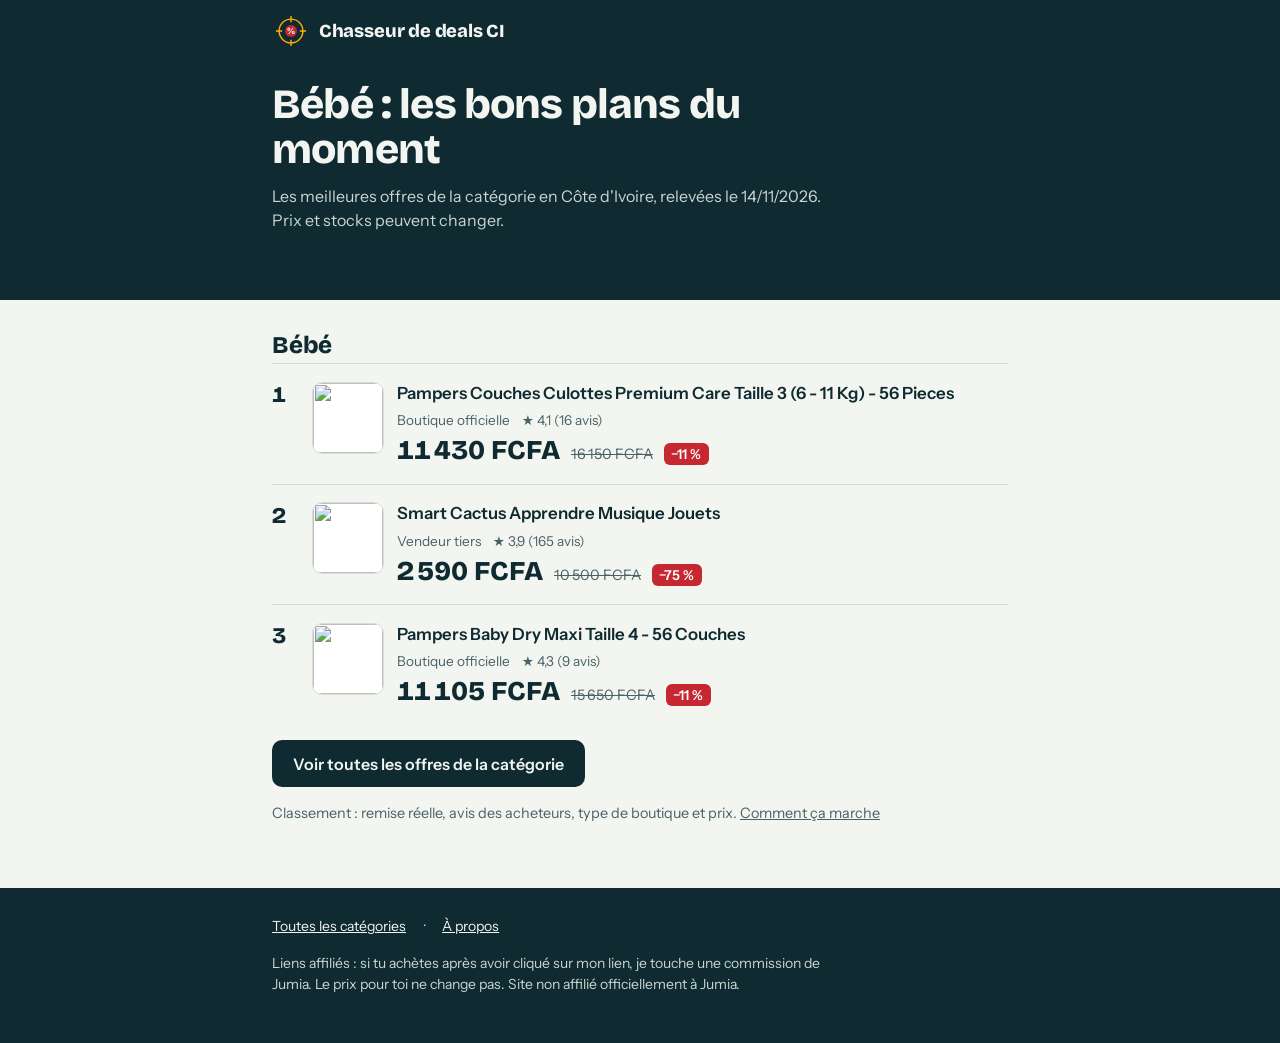
==== bebe/index.html @ a89703de "publication" ====
<!doctype html>
<!-- © 2026 Serge Kedja. Tous droits réservés. / All rights reserved. -->
<html lang="fr">
<head>
<meta charset="utf-8">
<meta name="viewport" content="width=device-width, initial-scale=1">
<title>Bébé : bons plans en Côte d&#x27;Ivoire | Chasseur de deals CI</title>
<meta name="description" content="Les meilleures offres du moment en bébé en Côte d&#x27;Ivoire, triées par remise, avis des acheteurs et type de boutique. Prix relevés le 14/11/2026.">
<link rel="canonical" href="https://chasseur-deals-ci.github.io/bebe/">
<meta property="og:title" content="Bébé : bons plans en Côte d'Ivoire">
<meta property="og:description" content="Les meilleures offres du moment en bébé en Côte d&#x27;Ivoire, triées par remise, avis des acheteurs et type de boutique. Prix relevés le 14/11/2026.">
<meta property="og:type" content="website">
<meta property="og:url" content="https://chasseur-deals-ci.github.io/bebe/">
<meta property="og:image" content="https://chasseur-deals-ci.github.io/og-image.png">
<meta name="twitter:card" content="summary_large_image">
<meta name="color-scheme" content="light">
<meta http-equiv="Content-Security-Policy" content="default-src 'self'; script-src 'self' 'unsafe-inline' https://static.cloudflareinsights.com; style-src 'self' 'unsafe-inline'; font-src 'self'; img-src 'self' data: https://*.jumia.is https://*.jumia.ci; connect-src 'self' https://cloudflareinsights.com; object-src 'none'; base-uri 'none'; form-action 'none'">
<meta name="theme-color" content="#0F2A30">
<link rel="icon" href="../icon-192.png" type="image/png">
<link rel="stylesheet" href="../style.css">
<script type="application/ld+json">{"@context": "https://schema.org", "@type": "CollectionPage", "name": "Bébé : bons plans en Côte d'Ivoire", "url": "https://chasseur-deals-ci.github.io/bebe/", "inLanguage": "fr", "dateModified": "2026-11-14T01:00:24Z", "isPartOf": {"@type": "WebSite", "name": "Chasseur de deals CI", "url": "https://chasseur-deals-ci.github.io/"}, "breadcrumb": {"@type": "BreadcrumbList", "itemListElement": [{"@type": "ListItem", "position": 1, "name": "Chasseur de deals CI", "item": "https://chasseur-deals-ci.github.io/"}, {"@type": "ListItem", "position": 2, "name": "Bébé", "item": "https://chasseur-deals-ci.github.io/bebe/"}]}}</script>
</head>
<body>
<header class="bar"><div class="wrap"><a class="logo" href="../" style="text-decoration:none"><img src="../logo/logo-A-transparent.svg" alt="" width="38" height="38">Chasseur de deals CI</a></div></header>
<section class="hero"><div class="wrap"><h1>Bébé : les bons plans du moment</h1>
<p class="lede">Les meilleures offres de la catégorie en Côte d'Ivoire, relevées le 14/11/2026. Prix et stocks peuvent changer.</p></div></section>
<main class="wrap">
<section class="cat" aria-labelledby="h-cat"><h2 id="h-cat">Bébé</h2>
<ol class="deals"><li class="deal top"><span class="rank">1</span><div class="thumb"><img src="https://ci.jumia.is/unsafe/fit-in/300x300/filters:fill(white)/product/38/052341/1.jpg?5724" alt="" width="72" height="72" loading="lazy"></div><div class="main"><a class="name" href="https://www.jumia.ci/pampers-couches-culottes-premium-care-taille-3-6-11-kg-56-pieces-14325083.html" target="_blank" rel="noopener sponsored nofollow">Pampers Couches Culottes Premium Care Taille 3 (6 - 11 Kg) - 56 Pieces</a><div class="tags"><span class="tag">Boutique officielle</span><span class="tag">★ 4,1 (16 avis)</span></div><div class="price"><span class="now">11 430 FCFA</span> <span class="was">16 150 FCFA</span> <span class="off">−11 %</span></div></div></li><li class="deal top"><span class="rank">2</span><div class="thumb"><img src="https://ci.jumia.is/unsafe/fit-in/300x300/filters:fill(white)/product/19/537992/1.jpg?3079" alt="" width="72" height="72" loading="lazy"></div><div class="main"><a class="name" href="https://www.jumia.ci/generic-smart-cactus-apprendre-musique-jouets-29973591.html" target="_blank" rel="noopener sponsored nofollow">Smart Cactus Apprendre Musique Jouets</a><div class="tags"><span class="tag">Vendeur tiers</span><span class="tag">★ 3,9 (165 avis)</span></div><div class="price"><span class="now">2 590 FCFA</span> <span class="was">10 500 FCFA</span> <span class="off">−75 %</span></div></div></li><li class="deal top"><span class="rank">3</span><div class="thumb"><img src="https://ci.jumia.is/unsafe/fit-in/300x300/filters:fill(white)/product/07/951382/1.jpg?1604" alt="" width="72" height="72" loading="lazy"></div><div class="main"><a class="name" href="https://www.jumia.ci/pampers-baby-dry-maxi-taille-4-56-couches-28315970.html" target="_blank" rel="noopener sponsored nofollow">Pampers Baby Dry Maxi Taille 4 - 56 Couches</a><div class="tags"><span class="tag">Boutique officielle</span><span class="tag">★ 4,3 (9 avis)</span></div><div class="price"><span class="now">11 105 FCFA</span> <span class="was">15 650 FCFA</span> <span class="off">−11 %</span></div></div></li></ol>
<p><a class="btn" href="../#bebe">Voir toutes les offres de la catégorie</a></p>
<p class="count">Classement : remise réelle, avis des acheteurs, type de boutique et prix. <a href="../infos.html">Comment ça marche</a></p>
</section></main>
<footer><div class="wrap"><nav aria-label="Informations"><a href="../">Toutes les catégories</a> · <a href="../infos.html">À propos</a></nav><p>Liens affiliés : si tu achètes après avoir cliqué sur mon lien, je touche une commission de Jumia. Le prix pour toi ne change pas. Site non affilié officiellement à Jumia.</p></div></footer>
</body>
</html>
---- style.css ----
/* © 2026 Serge Kedja. Tous droits réservés. */
/* Polices auto-hébergées : Bricolage Grotesque et Instrument Sans (SIL OFL 1.1), sous-ensemble latin. */
@font-face{font-family:"Bricolage Grotesque";font-style:normal;font-weight:600;font-display:swap;src:url(fonts/bricolage-grotesque-latin-600-normal.woff2) format("woff2")}
@font-face{font-family:"Bricolage Grotesque";font-style:normal;font-weight:800;font-display:swap;src:url(fonts/bricolage-grotesque-latin-800-normal.woff2) format("woff2")}
@font-face{font-family:"Instrument Sans";font-style:normal;font-weight:400;font-display:swap;src:url(fonts/instrument-sans-latin-400-normal.woff2) format("woff2")}
@font-face{font-family:"Instrument Sans";font-style:normal;font-weight:500;font-display:swap;src:url(fonts/instrument-sans-latin-500-normal.woff2) format("woff2")}
@font-face{font-family:"Instrument Sans";font-style:normal;font-weight:600;font-display:swap;src:url(fonts/instrument-sans-latin-600-normal.woff2) format("woff2")}
:root{
  --ink:#0F2A30; --paper:#F2F5F0; --white:#FFFFFF; --line:#D5DED8; --muted:#4B6168;
  --saffron:#FFB000; --saffron-tint:#FFF0C7; --coral:#C62832; --palm:#1B7254;
  --display:"Bricolage Grotesque","Arial Narrow",system-ui,sans-serif;
  --body:"Instrument Sans",system-ui,-apple-system,"Segoe UI",Roboto,sans-serif;
}
*{box-sizing:border-box}
html{scroll-padding-top:4.5rem}
@media (prefers-reduced-motion:no-preference){html{scroll-behavior:smooth}}
body{margin:0;background:var(--paper);color:var(--ink);font:400 1rem/1.5 var(--body);-webkit-text-size-adjust:100%}
a{color:inherit}
:focus-visible{outline:3px solid var(--ink);outline-offset:2px;border-radius:4px}
.wrap{width:min(100% - 2rem,46rem);margin-inline:auto}

/* barre */
.bar{background:var(--ink);color:var(--paper)}
.bar .wrap{display:flex;align-items:center;justify-content:space-between;padding-block:.75rem}
.logo{font:800 1.15rem/1 var(--display);letter-spacing:-.01em;display:inline-flex;align-items:center;gap:.55rem}
.logo img{display:block;width:38px;height:38px}
.lang{font:600 .85rem var(--body);background:transparent;color:var(--paper);border:1px solid rgba(242,245,240,.5);border-radius:999px;padding:.35rem .8rem;min-height:2.25rem;cursor:pointer}
.lang:hover{background:rgba(242,245,240,.12)}
.lang:focus-visible{outline-color:var(--saffron)}

/* accroche + compte à rebours */
.hero{background:var(--ink);color:var(--paper);padding:1.25rem 0 2.75rem}
h1{font:800 clamp(1.7rem,6.2vw,2.6rem)/1.08 var(--display);letter-spacing:-.02em;margin:0 0 .75rem;max-width:20ch}
.lede{margin:0 0 1.5rem;max-width:52ch;color:#C9D6D2}
.ticket{position:relative;background:var(--accent,var(--saffron));color:var(--ink);border-radius:14px;padding:1.1rem 1.25rem 1.25rem}
.ticket::before,.ticket::after{content:"";position:absolute;top:50%;width:22px;height:22px;margin-top:-11px;border-radius:50%;background:var(--ink)}
.ticket::before{left:-11px}.ticket::after{right:-11px}
.t-label{font-weight:600;font-size:.95rem;margin:0}
.t-digits{font:800 clamp(2.6rem,13vw,4.6rem)/1.05 var(--display);font-variant-numeric:tabular-nums;letter-spacing:-.02em;margin:.1rem 0 .6rem}
.t-digits.late{font-size:clamp(1.5rem,7vw,2.2rem)}
.meter{height:6px;border-radius:3px;background:rgba(15,42,48,.2);overflow:hidden}
.meter i{display:block;height:100%;width:0;background:var(--ink)}
.t-meta{margin:.6rem 0 0;font-size:.875rem}
.seed{margin:1rem 0 0;font-size:.875rem;color:#C9D6D2}

.btn{font:600 1rem var(--body);display:inline-flex;justify-content:center;align-items:center;min-height:2.9rem;padding:.5rem 1.2rem;border-radius:10px;border:2px solid var(--ink);background:var(--ink);color:var(--paper);text-decoration:none;cursor:pointer}
.btn:hover{background:var(--saffron);color:var(--ink)}
.btn.alt{background:transparent;color:var(--ink)}
.btn.alt:hover{background:var(--saffron)}

/* catégories */
.chips{position:sticky;top:0;z-index:5;background:var(--paper);border-bottom:1px solid var(--line)}
.chips ul{display:flex;gap:.5rem;list-style:none;margin:0;padding:.6rem 0;overflow-x:auto;scrollbar-width:thin}
.chips a{white-space:nowrap;display:inline-flex;align-items:center;min-height:2.5rem;padding:.2rem .9rem;border:1px solid var(--ink);border-radius:999px;text-decoration:none;font-weight:500;font-size:.925rem;background:var(--white)}
.chips a:hover{background:var(--saffron)}

section.cat{padding:2rem 0 .5rem}
section.cat h2{font:800 1.5rem/1.15 var(--display);letter-spacing:-.01em;margin:0 0 .25rem}
.count{margin:0 0 .5rem;color:var(--muted);font-size:.9rem}
ol.deals{list-style:none;margin:0;padding:0}

/* ligne d'offre */
.deal{display:grid;grid-template-columns:1.7rem 4.5rem minmax(0,1fr);gap:.2rem .8rem;padding:1.1rem 0;border-top:1px solid var(--line);align-items:start}
.rank{font:800 1.4rem/1 var(--display);color:var(--muted);font-variant-numeric:tabular-nums;padding-top:.15rem}
.deal.top .rank{color:var(--ink)}
.thumb{width:4.5rem;height:4.5rem;border-radius:10px;background:var(--white);border:1px solid var(--line);display:grid;place-items:center;overflow:hidden;color:var(--palm)}
.thumb img{width:100%;height:100%;object-fit:contain;display:block}
.thumb svg{width:2.1rem;height:2.1rem;fill:none;stroke:currentColor;stroke-width:1.6;stroke-linecap:round;stroke-linejoin:round}
.main{min-width:0;display:grid;gap:.35rem}
.name{font-weight:500;text-decoration:none;overflow-wrap:anywhere;line-height:1.35}
.name:hover{text-decoration:underline}
.deal.top .name{font-weight:600;font-size:1.05rem}
.tags{display:flex;flex-wrap:wrap;gap:.2rem .75rem;font-size:.85rem;color:var(--muted)}
.tag.official{color:var(--palm);font-weight:600}
.price{display:flex;flex-wrap:wrap;align-items:baseline;gap:.15rem .7rem}
.now{font:800 1.3rem/1.1 var(--display);font-variant-numeric:tabular-nums}
.deal.top .now{font-size:1.7rem}
.was{color:var(--muted);font-size:.9rem;text-decoration:line-through}
.off{background:var(--coral);color:#fff;font-weight:600;font-size:.85rem;border-radius:6px;padding:.05rem .45rem}
.note{flex-basis:100%;font-size:.8rem;color:var(--muted)}
.note.warn{color:var(--coral)}
.low{display:inline-block;background:#DDF0E6;color:#0F5238;font-weight:600;font-size:.8rem;border-radius:6px;padding:.1rem .5rem;justify-self:start}
.seen{display:flex;flex-wrap:wrap;align-items:center;gap:.2rem .7rem;font-size:.8rem;color:var(--muted)}
.spark{width:64px;height:20px;flex:none}
.spark polyline{fill:none;stroke:var(--palm);stroke-width:1.6;stroke-linejoin:round;stroke-linecap:round}
.spark circle{fill:var(--coral)}
.actions{display:flex;flex-wrap:wrap;gap:.5rem;margin-top:.25rem}
.actions .btn{padding:.4rem .75rem}
.go{min-height:2.6rem}
.share{min-height:2.6rem;font-size:.9rem;gap:.4rem}
.share svg{width:1.05rem;height:1.05rem;fill:currentColor}
@media (max-width:23rem){.deal{grid-template-columns:1.4rem 3.6rem minmax(0,1fr);gap:.2rem .6rem}.thumb{width:3.6rem;height:3.6rem}}
/* suite verrouillée */
.locked{border-top:1px solid var(--line);padding:1.1rem 0 1.4rem;display:grid;gap:.9rem}
.ghost{display:grid;grid-template-columns:2rem 1fr;gap:.8rem;align-items:center;opacity:.55}
.ghost b{font:800 1.5rem/1 var(--display);color:var(--muted)}
.ghost span{display:block;height:.9rem;border-radius:5px;background:var(--line);width:80%}
.ghost span+span{width:45%;margin-top:.5rem}
.empty{color:var(--muted);padding:1rem 0;border-top:1px solid var(--line)}

footer{background:var(--ink);color:#C9D6D2;margin-top:3rem;padding:1.75rem 0 2.25rem;font-size:.875rem}
footer p{margin:0 0 .75rem;max-width:62ch}
footer strong{color:var(--paper)}

/* mode, ère, partage, réseaux */
.era{margin:.9rem 0 0;font-size:.9rem;color:#C9D6D2}
.era strong{color:var(--paper)}
.hero-actions{display:flex;flex-wrap:wrap;gap:.6rem;margin-top:1rem}
.hero-actions .btn{background:transparent;color:var(--paper);border-color:rgba(242,245,240,.55);min-height:2.6rem;font-size:.9rem}
.hero-actions .btn:hover{background:var(--saffron);color:var(--ink);border-color:var(--saffron)}
footer nav{display:flex;flex-wrap:wrap;gap:.4rem 1.1rem;margin:0 0 1rem}
footer nav a{color:var(--paper)}
footer .small{font-size:.8rem;opacity:.85}

/* pages d'information */
.doc{padding:1.5rem 0 1rem}
.doc h1{max-width:none;font-size:clamp(1.6rem,6vw,2.2rem);margin:0 0 .5rem}
.doc h2{font:800 1.3rem/1.2 var(--display);margin:2rem 0 .5rem;scroll-margin-top:1rem}
.doc p,.doc li{max-width:62ch}
.doc .toc{display:flex;flex-wrap:wrap;gap:.4rem;margin:1rem 0 0;padding:0;list-style:none}
.doc .toc a{display:inline-flex;align-items:center;min-height:2.4rem;padding:.2rem .9rem;border:1px solid var(--ink);border-radius:999px;text-decoration:none;font-size:.9rem;background:var(--white)}
.doc .toc a:hover{background:var(--saffron)}
.doc dl{display:grid;grid-template-columns:1fr;gap:.1rem 1rem;margin:.5rem 0;overflow-wrap:anywhere}
.doc dd{margin-bottom:.5rem}
@media (min-width:40rem){.doc dl{grid-template-columns:max-content 1fr}.doc dd{margin-bottom:0}}
.doc dt{font-weight:600}.doc dd{margin:0}
.doc .updated{color:var(--muted);font-size:.85rem}
[data-l]{display:none}
html[lang=fr] [data-l=fr],html[lang=en] [data-l=en]{display:block}
html[lang=fr] span[data-l=fr],html[lang=en] span[data-l=en],html[lang=fr] li[data-l=fr],html[lang=en] li[data-l=en]{display:inline}
html[lang=fr] li[data-l=fr],html[lang=en] li[data-l=en]{display:list-item}

.stale{margin:1rem 0 0;padding:.8rem 1rem;border-radius:10px;background:#FFE1E3;color:#6B1017;font-weight:500;font-size:.95rem}
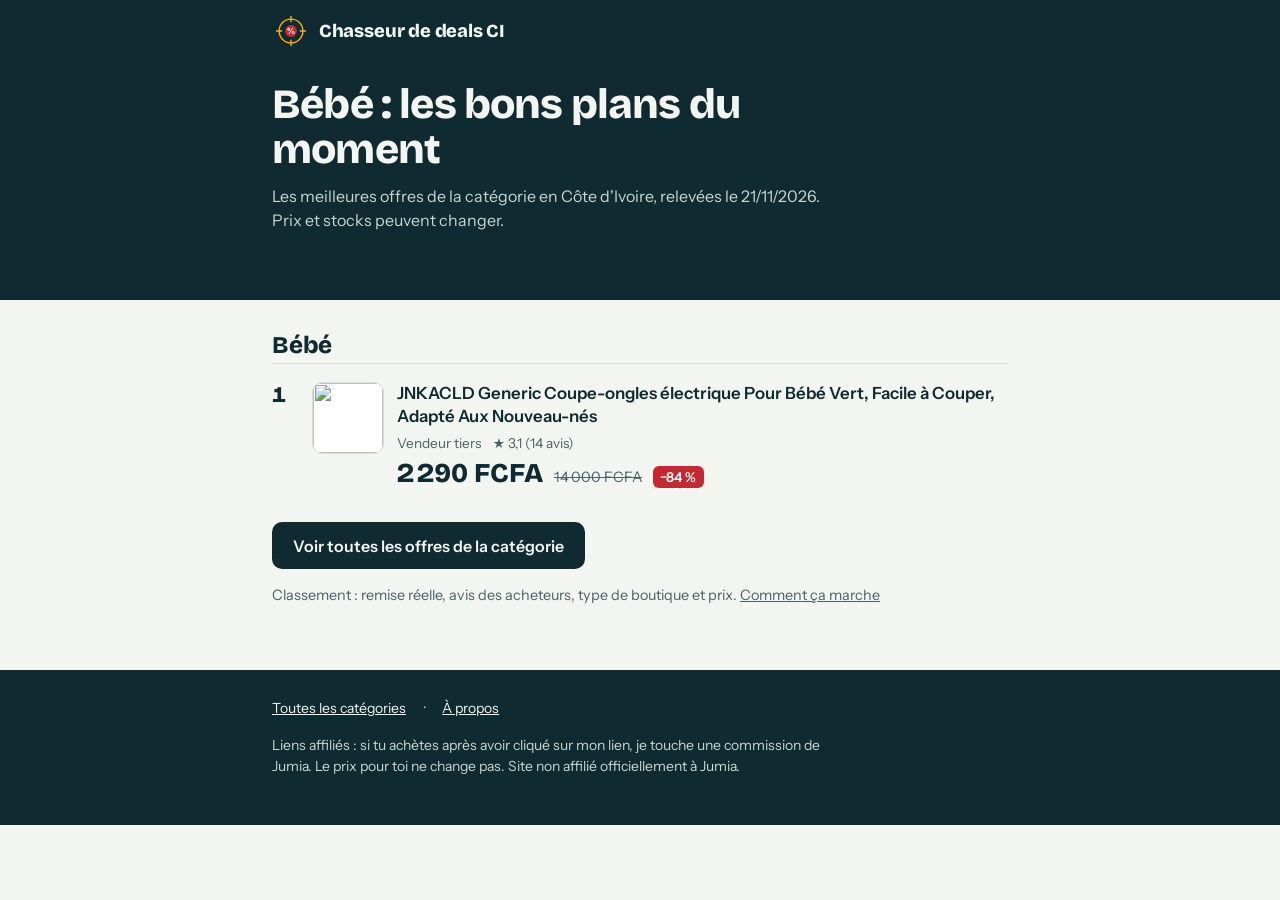
==== commit 2e4a66f1: "publication" ====
--- a/bebe/index.html
+++ b/bebe/index.html
@@ -5,10 +5,10 @@
 <meta charset="utf-8">
 <meta name="viewport" content="width=device-width, initial-scale=1">
 <title>Bébé : bons plans en Côte d&#x27;Ivoire | Chasseur de deals CI</title>
-<meta name="description" content="Les meilleures offres du moment en bébé en Côte d&#x27;Ivoire, triées par remise, avis des acheteurs et type de boutique. Prix relevés le 14/11/2026.">
+<meta name="description" content="Les meilleures offres du moment en bébé en Côte d&#x27;Ivoire, triées par remise, avis des acheteurs et type de boutique. Prix relevés le 21/11/2026.">
 <link rel="canonical" href="https://chasseur-deals-ci.github.io/bebe/">
 <meta property="og:title" content="Bébé : bons plans en Côte d'Ivoire">
-<meta property="og:description" content="Les meilleures offres du moment en bébé en Côte d&#x27;Ivoire, triées par remise, avis des acheteurs et type de boutique. Prix relevés le 14/11/2026.">
+<meta property="og:description" content="Les meilleures offres du moment en bébé en Côte d&#x27;Ivoire, triées par remise, avis des acheteurs et type de boutique. Prix relevés le 21/11/2026.">
 <meta property="og:type" content="website">
 <meta property="og:url" content="https://chasseur-deals-ci.github.io/bebe/">
 <meta property="og:image" content="https://chasseur-deals-ci.github.io/og-image.png">
@@ -18,15 +18,15 @@
 <meta name="theme-color" content="#0F2A30">
 <link rel="icon" href="../icon-192.png" type="image/png">
 <link rel="stylesheet" href="../style.css">
-<script type="application/ld+json">{"@context": "https://schema.org", "@type": "CollectionPage", "name": "Bébé : bons plans en Côte d'Ivoire", "url": "https://chasseur-deals-ci.github.io/bebe/", "inLanguage": "fr", "dateModified": "2026-11-14T01:00:24Z", "isPartOf": {"@type": "WebSite", "name": "Chasseur de deals CI", "url": "https://chasseur-deals-ci.github.io/"}, "breadcrumb": {"@type": "BreadcrumbList", "itemListElement": [{"@type": "ListItem", "position": 1, "name": "Chasseur de deals CI", "item": "https://chasseur-deals-ci.github.io/"}, {"@type": "ListItem", "position": 2, "name": "Bébé", "item": "https://chasseur-deals-ci.github.io/bebe/"}]}}</script>
+<script type="application/ld+json">{"@context": "https://schema.org", "@type": "CollectionPage", "name": "Bébé : bons plans en Côte d'Ivoire", "url": "https://chasseur-deals-ci.github.io/bebe/", "inLanguage": "fr", "dateModified": "2026-11-21T13:18:58Z", "isPartOf": {"@type": "WebSite", "name": "Chasseur de deals CI", "url": "https://chasseur-deals-ci.github.io/"}, "breadcrumb": {"@type": "BreadcrumbList", "itemListElement": [{"@type": "ListItem", "position": 1, "name": "Chasseur de deals CI", "item": "https://chasseur-deals-ci.github.io/"}, {"@type": "ListItem", "position": 2, "name": "Bébé", "item": "https://chasseur-deals-ci.github.io/bebe/"}]}}</script>
 </head>
 <body>
 <header class="bar"><div class="wrap"><a class="logo" href="../" style="text-decoration:none"><img src="../logo/logo-A-transparent.svg" alt="" width="38" height="38">Chasseur de deals CI</a></div></header>
 <section class="hero"><div class="wrap"><h1>Bébé : les bons plans du moment</h1>
-<p class="lede">Les meilleures offres de la catégorie en Côte d'Ivoire, relevées le 14/11/2026. Prix et stocks peuvent changer.</p></div></section>
+<p class="lede">Les meilleures offres de la catégorie en Côte d'Ivoire, relevées le 21/11/2026. Prix et stocks peuvent changer.</p></div></section>
 <main class="wrap">
 <section class="cat" aria-labelledby="h-cat"><h2 id="h-cat">Bébé</h2>
-<ol class="deals"><li class="deal top"><span class="rank">1</span><div class="thumb"><img src="https://ci.jumia.is/unsafe/fit-in/300x300/filters:fill(white)/product/38/052341/1.jpg?5724" alt="" width="72" height="72" loading="lazy"></div><div class="main"><a class="name" href="https://www.jumia.ci/pampers-couches-culottes-premium-care-taille-3-6-11-kg-56-pieces-14325083.html" target="_blank" rel="noopener sponsored nofollow">Pampers Couches Culottes Premium Care Taille 3 (6 - 11 Kg) - 56 Pieces</a><div class="tags"><span class="tag">Boutique officielle</span><span class="tag">★ 4,1 (16 avis)</span></div><div class="price"><span class="now">11 430 FCFA</span> <span class="was">16 150 FCFA</span> <span class="off">−11 %</span></div></div></li><li class="deal top"><span class="rank">2</span><div class="thumb"><img src="https://ci.jumia.is/unsafe/fit-in/300x300/filters:fill(white)/product/19/537992/1.jpg?3079" alt="" width="72" height="72" loading="lazy"></div><div class="main"><a class="name" href="https://www.jumia.ci/generic-smart-cactus-apprendre-musique-jouets-29973591.html" target="_blank" rel="noopener sponsored nofollow">Smart Cactus Apprendre Musique Jouets</a><div class="tags"><span class="tag">Vendeur tiers</span><span class="tag">★ 3,9 (165 avis)</span></div><div class="price"><span class="now">2 590 FCFA</span> <span class="was">10 500 FCFA</span> <span class="off">−75 %</span></div></div></li><li class="deal top"><span class="rank">3</span><div class="thumb"><img src="https://ci.jumia.is/unsafe/fit-in/300x300/filters:fill(white)/product/07/951382/1.jpg?1604" alt="" width="72" height="72" loading="lazy"></div><div class="main"><a class="name" href="https://www.jumia.ci/pampers-baby-dry-maxi-taille-4-56-couches-28315970.html" target="_blank" rel="noopener sponsored nofollow">Pampers Baby Dry Maxi Taille 4 - 56 Couches</a><div class="tags"><span class="tag">Boutique officielle</span><span class="tag">★ 4,3 (9 avis)</span></div><div class="price"><span class="now">11 105 FCFA</span> <span class="was">15 650 FCFA</span> <span class="off">−11 %</span></div></div></li></ol>
+<ol class="deals"><li class="deal top"><span class="rank">1</span><div class="thumb"><img src="https://ci.jumia.is/unsafe/fit-in/300x300/filters:fill(white)/product/34/344223/1.jpg?4689" alt="" width="72" height="72" loading="lazy"></div><div class="main"><a class="name" href="https://www.jumia.ci/jnkacld-generic-coupe-ongles-electrique-pour-bebe-vert-facile-a-couper-adapte-aux-nouveau-nes-32244343.html" target="_blank" rel="noopener sponsored nofollow">JNKACLD Generic Coupe-ongles électrique Pour Bébé Vert, Facile à Couper, Adapté Aux Nouveau-nés</a><div class="tags"><span class="tag">Vendeur tiers</span><span class="tag">★ 3,1 (14 avis)</span></div><div class="price"><span class="now">2 290 FCFA</span> <span class="was">14 000 FCFA</span> <span class="off">−84 %</span></div></div></li></ol>
 <p><a class="btn" href="../#bebe">Voir toutes les offres de la catégorie</a></p>
 <p class="count">Classement : remise réelle, avis des acheteurs, type de boutique et prix. <a href="../infos.html">Comment ça marche</a></p>
 </section></main>
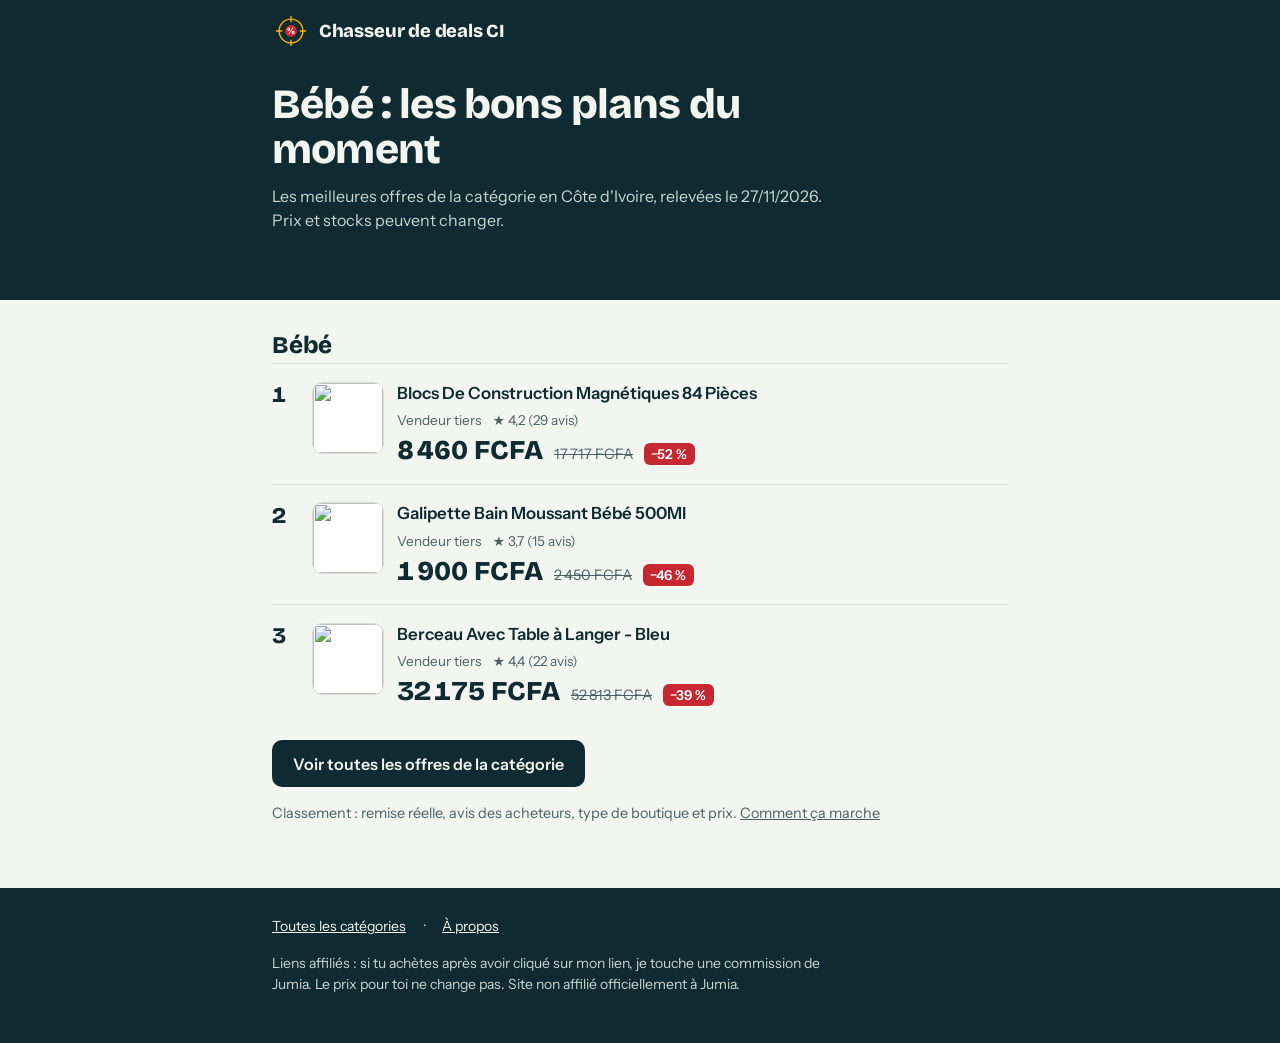
==== commit 37c39a38: "publication" ====
--- a/bebe/index.html
+++ b/bebe/index.html
@@ -5,10 +5,10 @@
 <meta charset="utf-8">
 <meta name="viewport" content="width=device-width, initial-scale=1">
 <title>Bébé : bons plans en Côte d&#x27;Ivoire | Chasseur de deals CI</title>
-<meta name="description" content="Les meilleures offres du moment en bébé en Côte d&#x27;Ivoire, triées par remise, avis des acheteurs et type de boutique. Prix relevés le 21/11/2026.">
+<meta name="description" content="Les meilleures offres du moment en bébé en Côte d&#x27;Ivoire, triées par remise, avis des acheteurs et type de boutique. Prix relevés le 27/11/2026.">
 <link rel="canonical" href="https://chasseur-deals-ci.github.io/bebe/">
 <meta property="og:title" content="Bébé : bons plans en Côte d'Ivoire">
-<meta property="og:description" content="Les meilleures offres du moment en bébé en Côte d&#x27;Ivoire, triées par remise, avis des acheteurs et type de boutique. Prix relevés le 21/11/2026.">
+<meta property="og:description" content="Les meilleures offres du moment en bébé en Côte d&#x27;Ivoire, triées par remise, avis des acheteurs et type de boutique. Prix relevés le 27/11/2026.">
 <meta property="og:type" content="website">
 <meta property="og:url" content="https://chasseur-deals-ci.github.io/bebe/">
 <meta property="og:image" content="https://chasseur-deals-ci.github.io/og-image.png">
@@ -18,15 +18,15 @@
 <meta name="theme-color" content="#0F2A30">
 <link rel="icon" href="../icon-192.png" type="image/png">
 <link rel="stylesheet" href="../style.css">
-<script type="application/ld+json">{"@context": "https://schema.org", "@type": "CollectionPage", "name": "Bébé : bons plans en Côte d'Ivoire", "url": "https://chasseur-deals-ci.github.io/bebe/", "inLanguage": "fr", "dateModified": "2026-11-21T13:18:58Z", "isPartOf": {"@type": "WebSite", "name": "Chasseur de deals CI", "url": "https://chasseur-deals-ci.github.io/"}, "breadcrumb": {"@type": "BreadcrumbList", "itemListElement": [{"@type": "ListItem", "position": 1, "name": "Chasseur de deals CI", "item": "https://chasseur-deals-ci.github.io/"}, {"@type": "ListItem", "position": 2, "name": "Bébé", "item": "https://chasseur-deals-ci.github.io/bebe/"}]}}</script>
+<script type="application/ld+json">{"@context": "https://schema.org", "@type": "CollectionPage", "name": "Bébé : bons plans en Côte d'Ivoire", "url": "https://chasseur-deals-ci.github.io/bebe/", "inLanguage": "fr", "dateModified": "2026-11-27T18:37:39Z", "isPartOf": {"@type": "WebSite", "name": "Chasseur de deals CI", "url": "https://chasseur-deals-ci.github.io/"}, "breadcrumb": {"@type": "BreadcrumbList", "itemListElement": [{"@type": "ListItem", "position": 1, "name": "Chasseur de deals CI", "item": "https://chasseur-deals-ci.github.io/"}, {"@type": "ListItem", "position": 2, "name": "Bébé", "item": "https://chasseur-deals-ci.github.io/bebe/"}]}}</script>
 </head>
 <body>
 <header class="bar"><div class="wrap"><a class="logo" href="../" style="text-decoration:none"><img src="../logo/logo-A-transparent.svg" alt="" width="38" height="38">Chasseur de deals CI</a></div></header>
 <section class="hero"><div class="wrap"><h1>Bébé : les bons plans du moment</h1>
-<p class="lede">Les meilleures offres de la catégorie en Côte d'Ivoire, relevées le 21/11/2026. Prix et stocks peuvent changer.</p></div></section>
+<p class="lede">Les meilleures offres de la catégorie en Côte d'Ivoire, relevées le 27/11/2026. Prix et stocks peuvent changer.</p></div></section>
 <main class="wrap">
 <section class="cat" aria-labelledby="h-cat"><h2 id="h-cat">Bébé</h2>
-<ol class="deals"><li class="deal top"><span class="rank">1</span><div class="thumb"><img src="https://ci.jumia.is/unsafe/fit-in/300x300/filters:fill(white)/product/34/344223/1.jpg?4689" alt="" width="72" height="72" loading="lazy"></div><div class="main"><a class="name" href="https://www.jumia.ci/jnkacld-generic-coupe-ongles-electrique-pour-bebe-vert-facile-a-couper-adapte-aux-nouveau-nes-32244343.html" target="_blank" rel="noopener sponsored nofollow">JNKACLD Generic Coupe-ongles électrique Pour Bébé Vert, Facile à Couper, Adapté Aux Nouveau-nés</a><div class="tags"><span class="tag">Vendeur tiers</span><span class="tag">★ 3,1 (14 avis)</span></div><div class="price"><span class="now">2 290 FCFA</span> <span class="was">14 000 FCFA</span> <span class="off">−84 %</span></div></div></li></ol>
+<ol class="deals"><li class="deal top"><span class="rank">1</span><div class="thumb"><img src="https://ci.jumia.is/unsafe/fit-in/300x300/filters:fill(white)/product/88/719103/1.jpg?2612" alt="" width="72" height="72" loading="lazy"></div><div class="main"><a class="name" href="https://www.jumia.ci/generic-blocs-de-construction-magnetiques-84-pieces-30191788.html" target="_blank" rel="noopener sponsored nofollow">Blocs De Construction Magnétiques 84 Pièces</a><div class="tags"><span class="tag">Vendeur tiers</span><span class="tag">★ 4,2 (29 avis)</span></div><div class="price"><span class="now">8 460 FCFA</span> <span class="was">17 717 FCFA</span> <span class="off">−52 %</span></div></div></li><li class="deal top"><span class="rank">2</span><div class="thumb"><img src="https://ci.jumia.is/unsafe/fit-in/520x520/filters:fill(white)/product/86/072913/1.jpg?6400" alt="" width="72" height="72" loading="lazy"></div><div class="main"><a class="name" href="https://www.jumia.ci/galipette-bain-moussant-bebe-500ml-31927068.html" target="_blank" rel="noopener sponsored nofollow">Galipette Bain Moussant Bébé 500Ml</a><div class="tags"><span class="tag">Vendeur tiers</span><span class="tag">★ 3,7 (15 avis)</span></div><div class="price"><span class="now">1 900 FCFA</span> <span class="was">2 450 FCFA</span> <span class="off">−46 %</span></div></div></li><li class="deal top"><span class="rank">3</span><div class="thumb"><img src="https://ci.jumia.is/unsafe/fit-in/300x300/filters:fill(white)/product/31/101403/1.jpg?4019" alt="" width="72" height="72" loading="lazy"></div><div class="main"><a class="name" href="https://www.jumia.ci/generic-berceau-avec-table-a-langer-bleu-30410113.html" target="_blank" rel="noopener sponsored nofollow">Berceau Avec Table à Langer - Bleu</a><div class="tags"><span class="tag">Vendeur tiers</span><span class="tag">★ 4,4 (22 avis)</span></div><div class="price"><span class="now">32 175 FCFA</span> <span class="was">52 813 FCFA</span> <span class="off">−39 %</span></div></div></li></ol>
 <p><a class="btn" href="../#bebe">Voir toutes les offres de la catégorie</a></p>
 <p class="count">Classement : remise réelle, avis des acheteurs, type de boutique et prix. <a href="../infos.html">Comment ça marche</a></p>
 </section></main>
